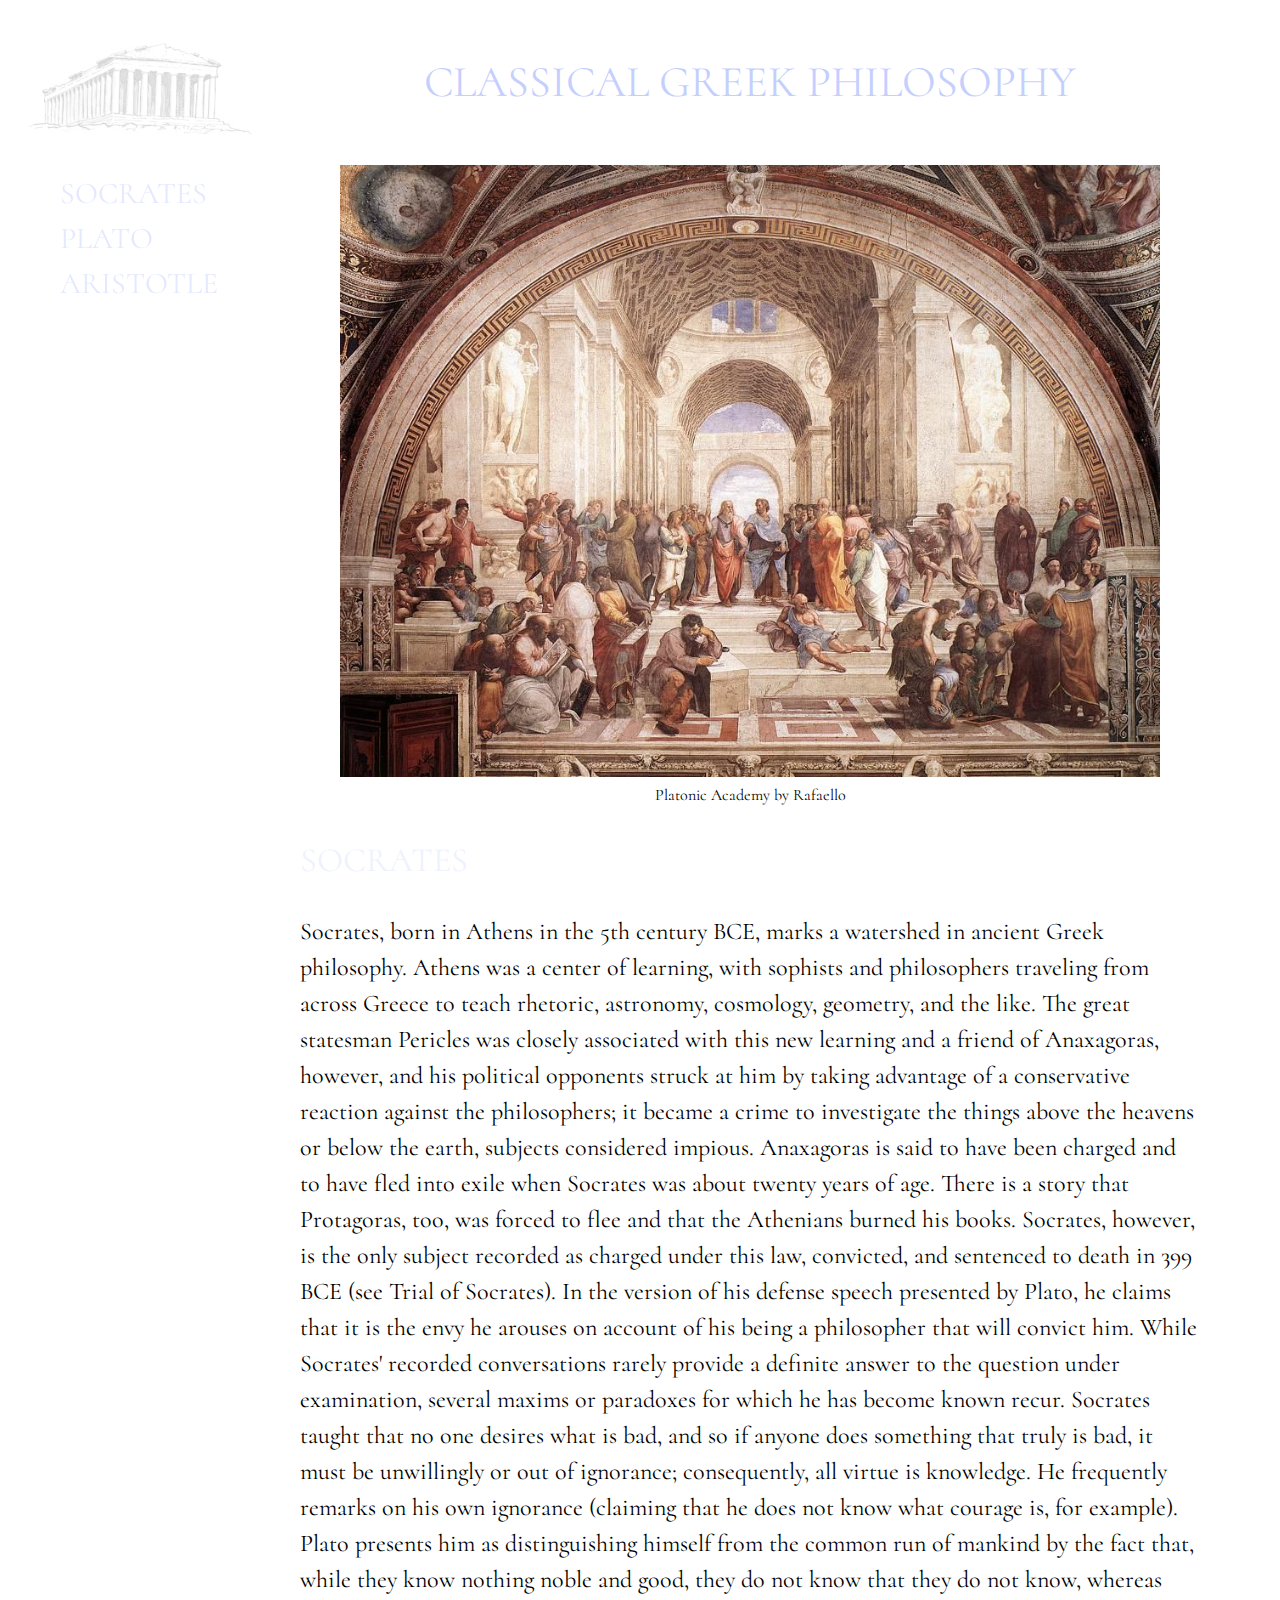
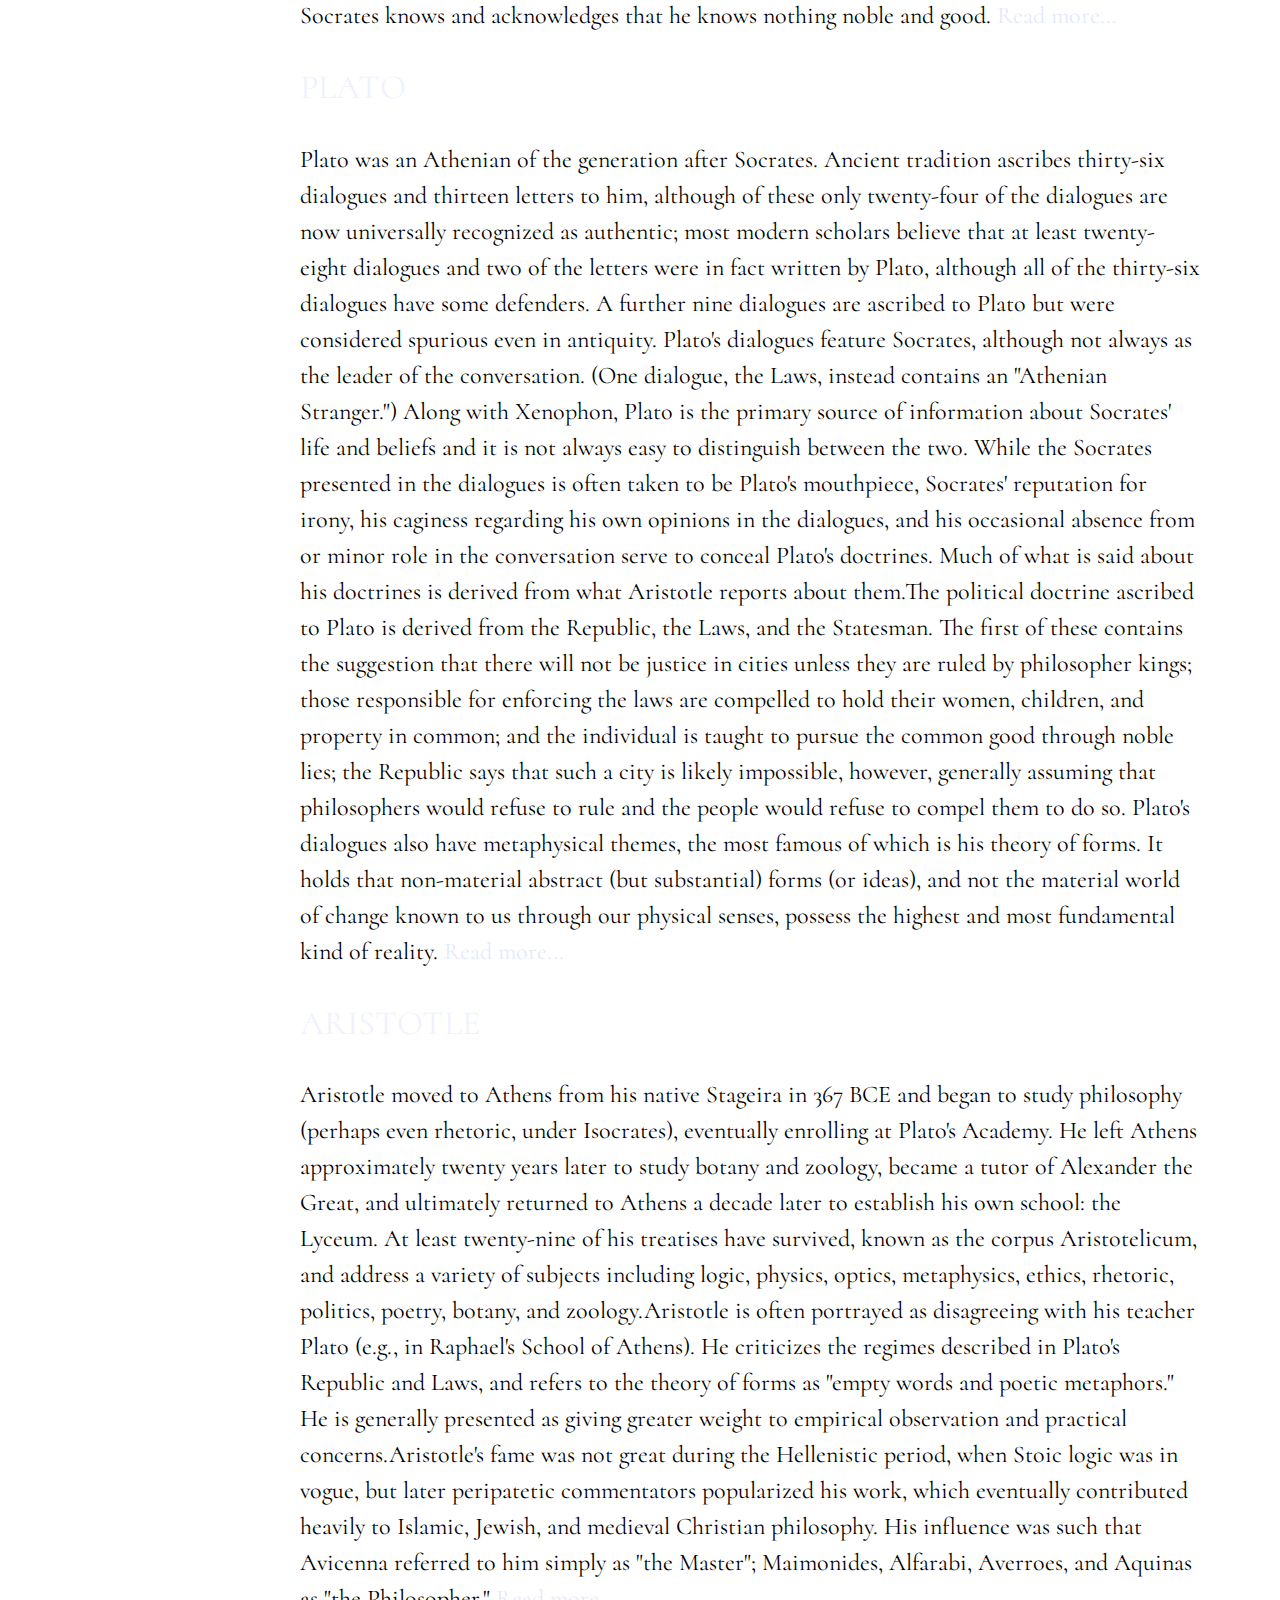
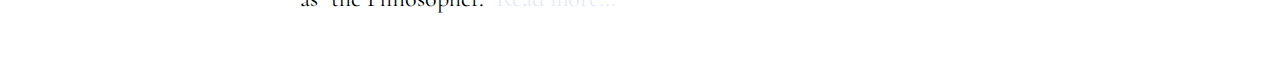
==== GR-philosophy.html @ 0a057d8c "Add JQuery file with "hide().fadeIn" & "animate" functions" ====
<!DOCTYPE html>
<html>
    <head>
        <title>Greek philosophy</title>
        <meta charset="utf-8">
        <link rel="stylesheet" type="text/css" href="philosopher.css">
        <link href="https://fonts.googleapis.com/css?family=Cormorant" rel="stylesheet">
        <script src="https://ajax.googleapis.com/ajax/libs/jquery/3.1.1/jquery.min.js"></script>
        <script src="GRphilosophy.js"></script>
        
<!--         <script>
        $(document).ready(function(){
            
                $("h1").fadeIn(3000);
                
        });
        </script> -->
    </head>
    <body>
        <div class="nav-bar">
            <div class="logo">
                <a href="#">
                    <img src="images.jpeg" alt="logo">
                </a>
            </div>   
            <div class="menu-list">
                <ul>
                    <li><a href="#socrates">SOCRATES</a></li>
                    <li><a href="#plato">PLATO</a></li>
                    <li><a href="#aristotle">ARISTOTLE</a></li>
                </ul>    
            </div>
	    </div>
        <div class="container">
            <h1>CLASSICAL GREEK PHILOSOPHY</h1>
	        <figure>
                <img src="Rafaello-Plato%20academy.jpg" alt="Platonic academy">
                <figcaption>Platonic Academy by Rafaello</figcaption>
            </figure>
            <h2 id="socrates">SOCRATES</h2>
            <p>Socrates, born in Athens in the 5th century BCE, marks a watershed in ancient Greek philosophy. Athens was a center of learning, with sophists and philosophers traveling from across Greece to teach rhetoric, astronomy, cosmology, geometry, and the like. The great statesman Pericles was closely associated with this new learning and a friend of Anaxagoras, however, and his political opponents struck at him by taking advantage of a conservative reaction against the philosophers; it became a crime to investigate the things above the heavens or below the earth, subjects considered impious. Anaxagoras is said to have been charged and to have fled into exile when Socrates was about twenty years of age.  There is a story that Protagoras, too, was forced to flee and that the Athenians burned his books. Socrates, however, is the only subject recorded as charged under this law, convicted, and sentenced to death in 399 BCE (see Trial of Socrates). In the version of his defense speech presented by Plato, he claims that it is the envy he arouses on account of his being a philosopher that will convict him. While Socrates' recorded conversations rarely provide a definite answer to the question under examination, several maxims or paradoxes for which he has become known recur. Socrates taught that no one desires what is bad, and so if anyone does something that truly is bad, it must be unwillingly or out of ignorance; consequently, all virtue is knowledge. He frequently remarks on his own ignorance (claiming that he does not know what courage is, for example). Plato presents him as distinguishing himself from the common run of mankind by the fact that, while they know nothing noble and good, they do not know that they do not know, whereas Socrates knows and acknowledges that he knows nothing noble and good. 
            <a class="active"  href="socrates.html"> Read more...</a></p>
            <h2 id="plato">PLATO</h2>
            <p>Plato was an Athenian of the generation after Socrates. Ancient tradition ascribes thirty-six dialogues and thirteen letters to him, although of these only twenty-four of the dialogues are now universally recognized as authentic; most modern scholars believe that at least twenty-eight dialogues and two of the letters were in fact written by Plato, although all of the thirty-six dialogues have some defenders. A further nine dialogues are ascribed to Plato but were considered spurious even in antiquity. Plato's dialogues feature Socrates, although not always as the leader of the conversation. (One dialogue, the Laws, instead contains an "Athenian Stranger.") Along with Xenophon, Plato is the primary source of information about Socrates' life and beliefs and it is not always easy to distinguish between the two. While the Socrates presented in the dialogues is often taken to be Plato's mouthpiece, Socrates' reputation for irony, his caginess regarding his own opinions in the dialogues, and his occasional absence from or minor role in the conversation serve to conceal Plato's doctrines. Much of what is said about his doctrines is derived from what Aristotle reports about them.The political doctrine ascribed to Plato is derived from the Republic, the Laws, and the Statesman. The first of these contains the suggestion that there will not be justice in cities unless they are ruled by philosopher kings; those responsible for enforcing the laws are compelled to hold their women, children, and property in common; and the individual is taught to pursue the common good through noble lies; the Republic says that such a city is likely impossible, however, generally assuming that philosophers would refuse to rule and the people would refuse to compel them to do so. Plato's dialogues also have metaphysical themes, the most famous of which is his theory of forms. It holds that non-material abstract (but substantial) forms (or ideas), and not the material world of change known to us through our physical senses, possess the highest and most fundamental kind of reality. 
            <a class="active"  href="plato.html"> Read more...</a></p>
            <h2 id="aristotle">ARISTOTLE</h2>
            <p>Aristotle moved to Athens from his native Stageira in 367 BCE and began to study philosophy (perhaps even rhetoric, under Isocrates), eventually enrolling at Plato's Academy. He left Athens approximately twenty years later to study botany and zoology, became a tutor of Alexander the Great, and ultimately returned to Athens a decade later to establish his own school: the Lyceum. At least twenty-nine of his treatises have survived, known as the corpus Aristotelicum, and address a variety of subjects including logic, physics, optics, metaphysics, ethics, rhetoric, politics, poetry, botany, and zoology.Aristotle is often portrayed as disagreeing with his teacher Plato (e.g., in Raphael's School of Athens). He criticizes the regimes described in Plato's Republic and Laws, and refers to the theory of forms as "empty words and poetic metaphors." He is generally presented as giving greater weight to empirical observation and practical concerns.Aristotle's fame was not great during the Hellenistic period, when Stoic logic was in vogue, but later peripatetic commentators popularized his work, which eventually contributed heavily to Islamic, Jewish, and medieval Christian philosophy. His influence was such that Avicenna referred to him simply as "the Master"; Maimonides, Alfarabi, Averroes, and Aquinas as "the Philosopher." 
            <a class="active"  href="aristotle.html"> Read more...</a></p>    
        </div>
    
        
    </body>
</html>
---- philosopher.css ----
body {
    max-width: 1400px;
    margin:auto;
    padding: 20px;
    font-family: 'Cormorant', serif;
}

.nav-bar {
    position: fixed;
    width:240px;
    margin-top: 10px;
}

.menu-list ul {
    list-style: none;
    
}

.menu-list a {
    text-decoration: none;
    font-size: 30px;
    color:#5071fc;
    line-height: 1.5;
/*    display: none;*/
}

.container{
    margin: 0px 60px 0px 280px;
    font-size: 24px;
    line-height: 1.5;
}

.container h1 {
    margin-bottom: 50px;
    text-align: center;
    font-size: 44px;
    color:#5071fc;
    font-weight: normal;
/*    display: none;*/
}

.container ul {
    list-style: none;
    padding-left: 24px;
}
.container ul li {
    text-indent: -24px;
    margin-bottom: 6px;
}
.container ul li::before {
    content: "– ";
    padding-right: 6px;
   /* text-indent: -18px;*/
}

.philosopher-img {
    float: left;
    margin: 10px 40px 30px 0px;
    border-radius: 20px;
}

.motto {
    font-size: 30px;
    text-align: right;
    font-weight: normal;
    position: relative;
}

h2 {
    color: #5071fc;
    font-size: 34px;
    font-weight: normal;
/*    display: none;*/
}

figure figcaption {
    text-align: center;
    margin-top: 6px;
    font-size: 16px;
}

figure img {
    display: block;
    margin: 40px auto 0px auto;
    max-width: 100%;
}

.container .active {
    color:#5071fc;
    font-family: 'Cormorant', serif;
    text-decoration: none;
    font-size: 24px;
}

/*
@media (max-width:1100px) {
    figure img {
        max-width: 100%;
    }
}
*/

@media (max-width:850px) {
    .container h1 {
        font-size: 36px; 
    }
    
    .nav-bar {
        position: static;
        float: left;
    }
    
    .container {
        margin-left: 0;
        font-size: 24px;
    }
    
    /*figure img {
        width: 150%;
        margin:0px;
        padding: 0px;
    }*/
    
    h2 {
        font-size: 28px;
    }
    .menu-list a {
        font-size: 28px;
    }
    .container {
        font-size: 22px;
    }
    figure figcaption {
        font-size: 12px;
    }
    
}

@media (max-width: 600px) {
    .nav-bar {
        float: none;
        margin: auto;
    }
    
    /*.container {
        margin-left: 0;
        font-size: 24px;
    }*/
    
    .container h1 {
        font-size: 30px;
        font-weight: 700;
    }
    
    .container h2 {
        font-size: 22px;
    }
    
    .motto {
        font-size: 22px;
    }

    .nav-bar img {
        /*width: 70%;*/
        margin-left: 20px;
    }
    
    .container {
        font-size: 18px;
        margin-right: 0px;
    }
    
    .container .active {
        font-size: 22px;
    }
}

@media (max-width: 400px) {
    .philosopher-img {
        width: 50%;
    }
    
    /*.nav-bar {
        margin:auto; 
    }*/
    
    .nav-bar img {
        width: 70%;
        margin-left: 20px;
    }
    
    .menu-list a {
        font-size: 24px;
    }
    
    /*figure img {
        width: 100%;
        margin:0px;
    }*/
    
}

@media (max-width: 300px) {
    .philosopher-img {
        width: 50%;
    }
}
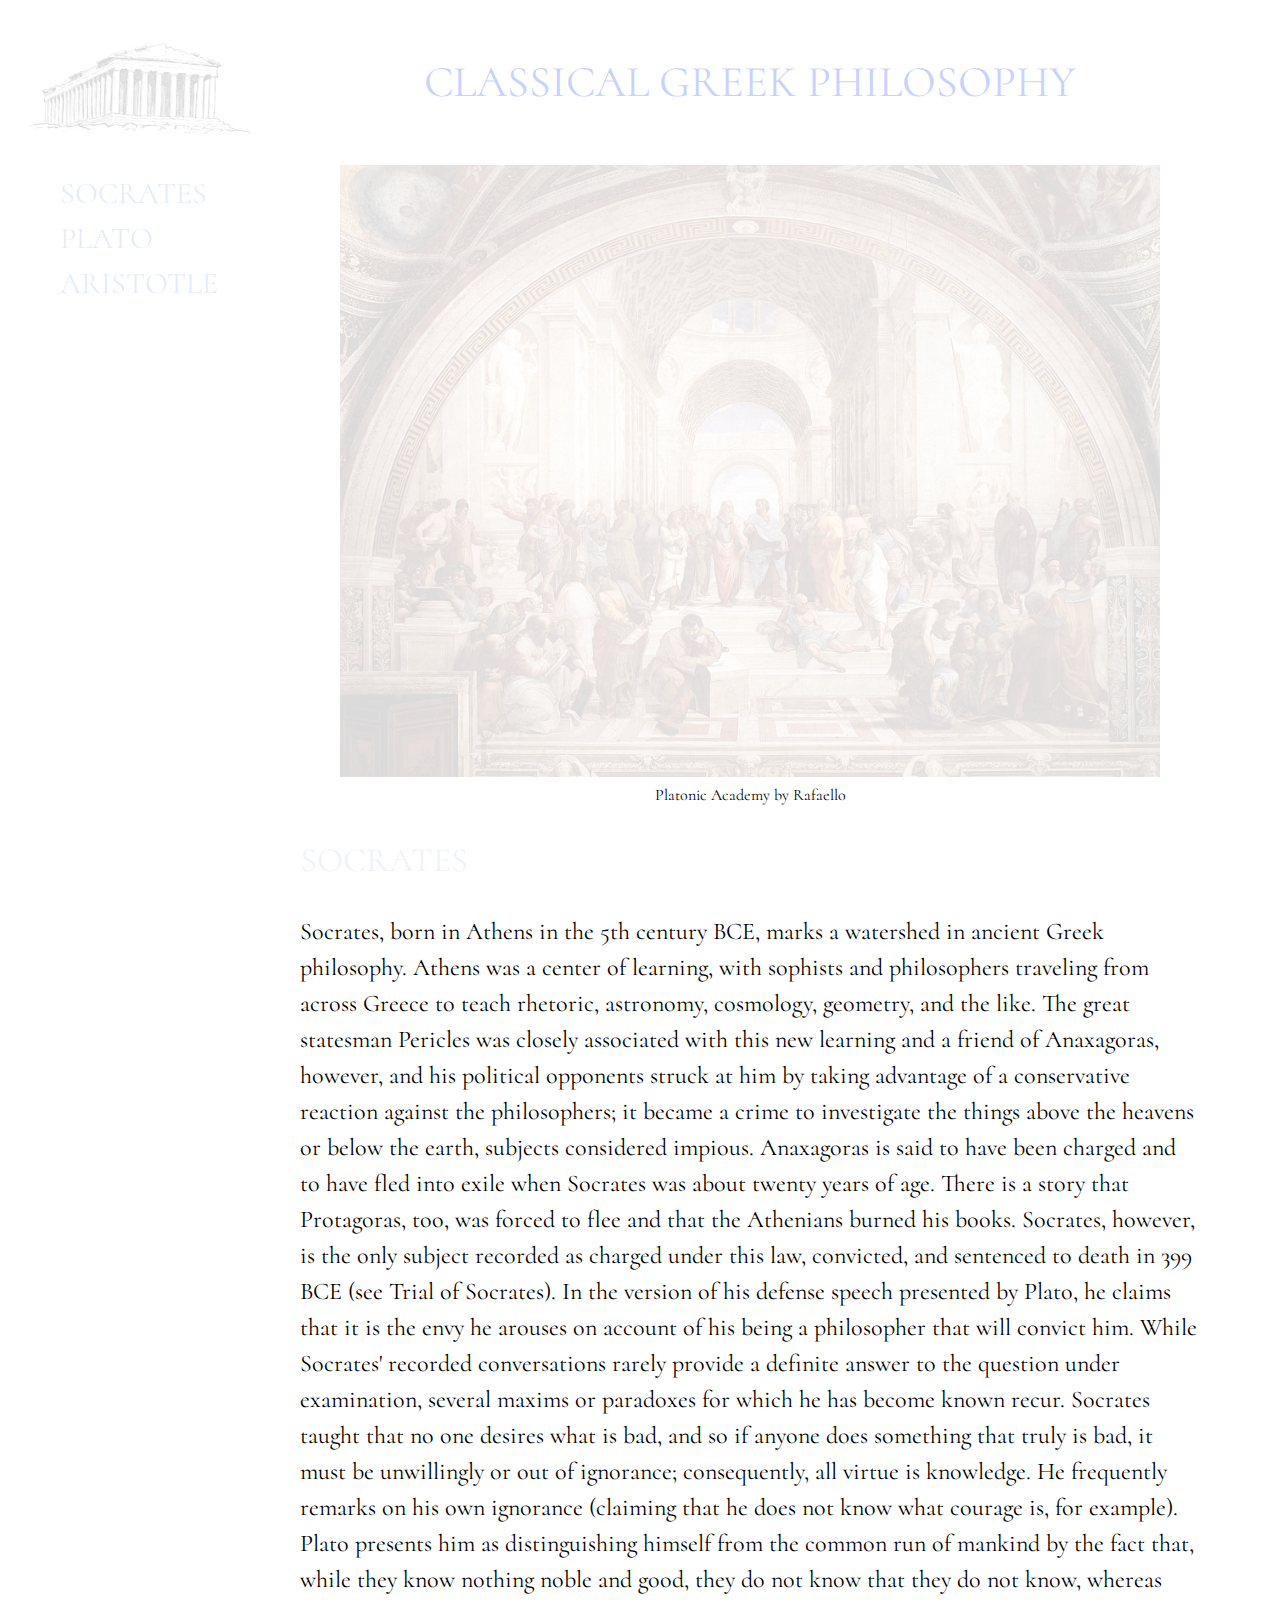
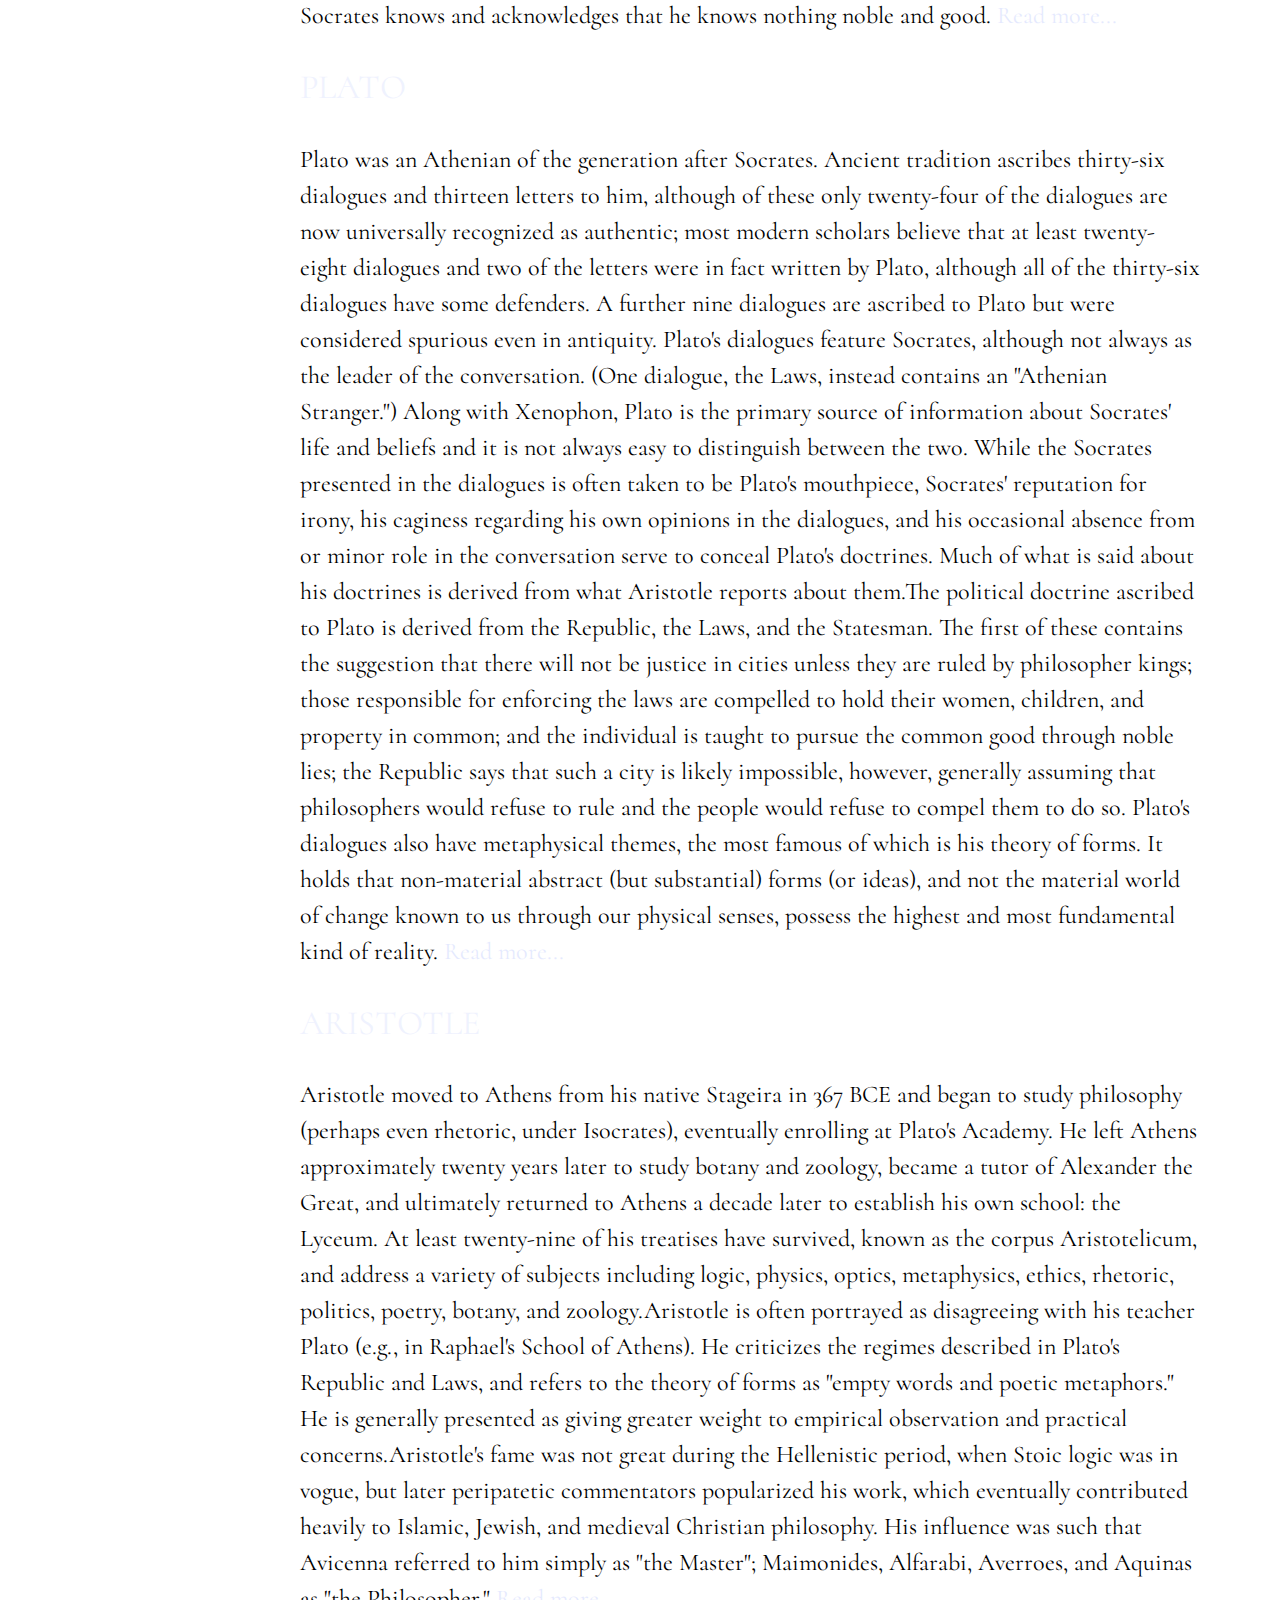
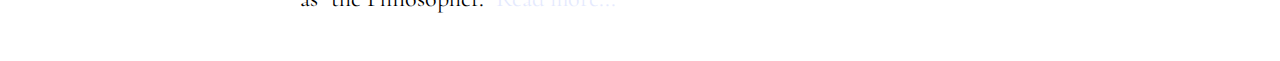
==== commit 80ef1f77: "add Lightbox + larger versions of used photos and change JS "animate"" ====
--- a/GR-philosophy.html
+++ b/GR-philosophy.html
@@ -5,6 +5,8 @@
         <meta charset="utf-8">
         <link rel="stylesheet" type="text/css" href="philosopher.css">
         <link href="https://fonts.googleapis.com/css?family=Cormorant" rel="stylesheet">
+        <link href="path/to/lightbox.css" rel="stylesheet">
+        <script src="path/to/lightbox.js"></script>
         <script src="https://ajax.googleapis.com/ajax/libs/jquery/3.1.1/jquery.min.js"></script>
         <script src="GRphilosophy.js"></script>
         
@@ -34,7 +36,7 @@
         <div class="container">
             <h1>CLASSICAL GREEK PHILOSOPHY</h1>
 	        <figure>
-                <img src="Rafaello-Plato%20academy.jpg" alt="Platonic academy">
+                <a data-lightbox="img1" href="Sanzio_01.jpg"><img src="Rafaello-Plato%20academy.jpg" alt="Platonic academy"></a>
                 <figcaption>Platonic Academy by Rafaello</figcaption>
             </figure>
             <h2 id="socrates">SOCRATES</h2>
--- a/philosopher.css
+++ b/philosopher.css
@@ -61,7 +61,7 @@
 
 .motto {
     font-size: 30px;
-    text-align: right;
+    text-align: center;
     font-weight: normal;
     position: relative;
 }
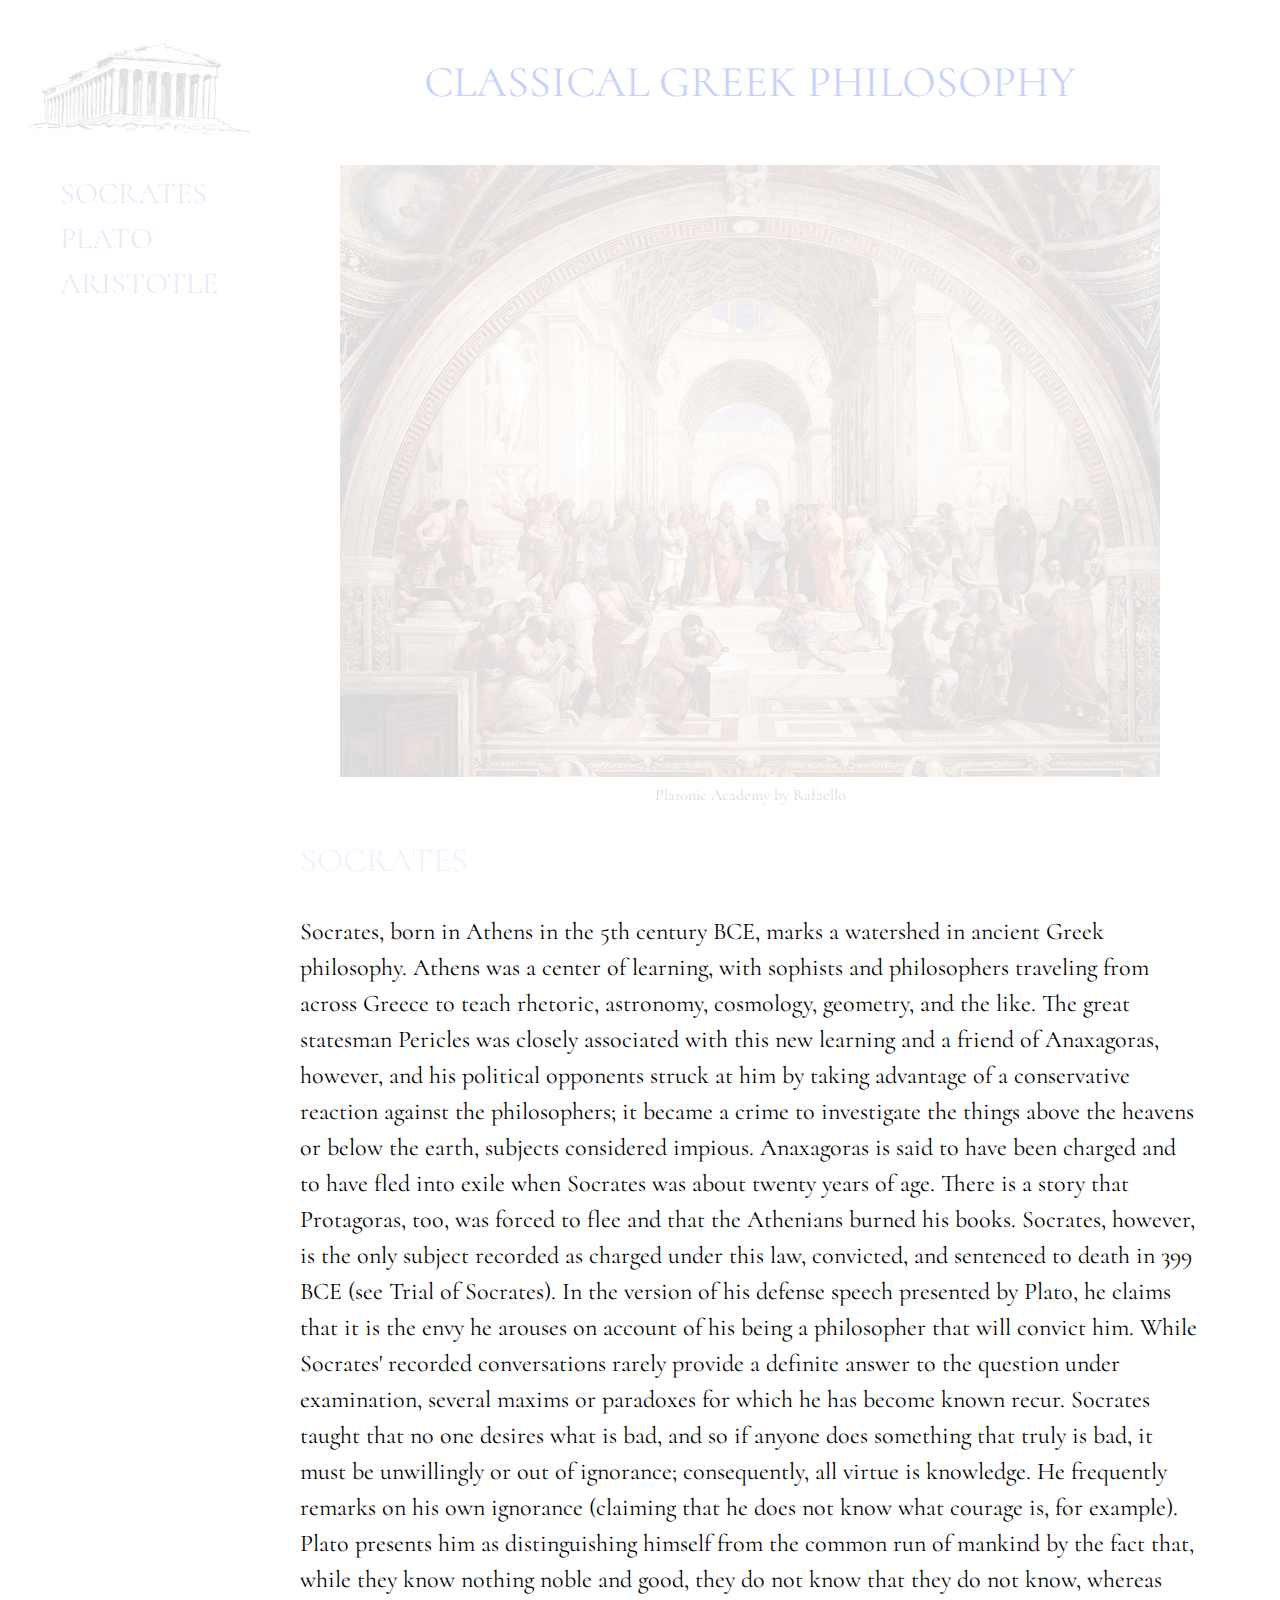
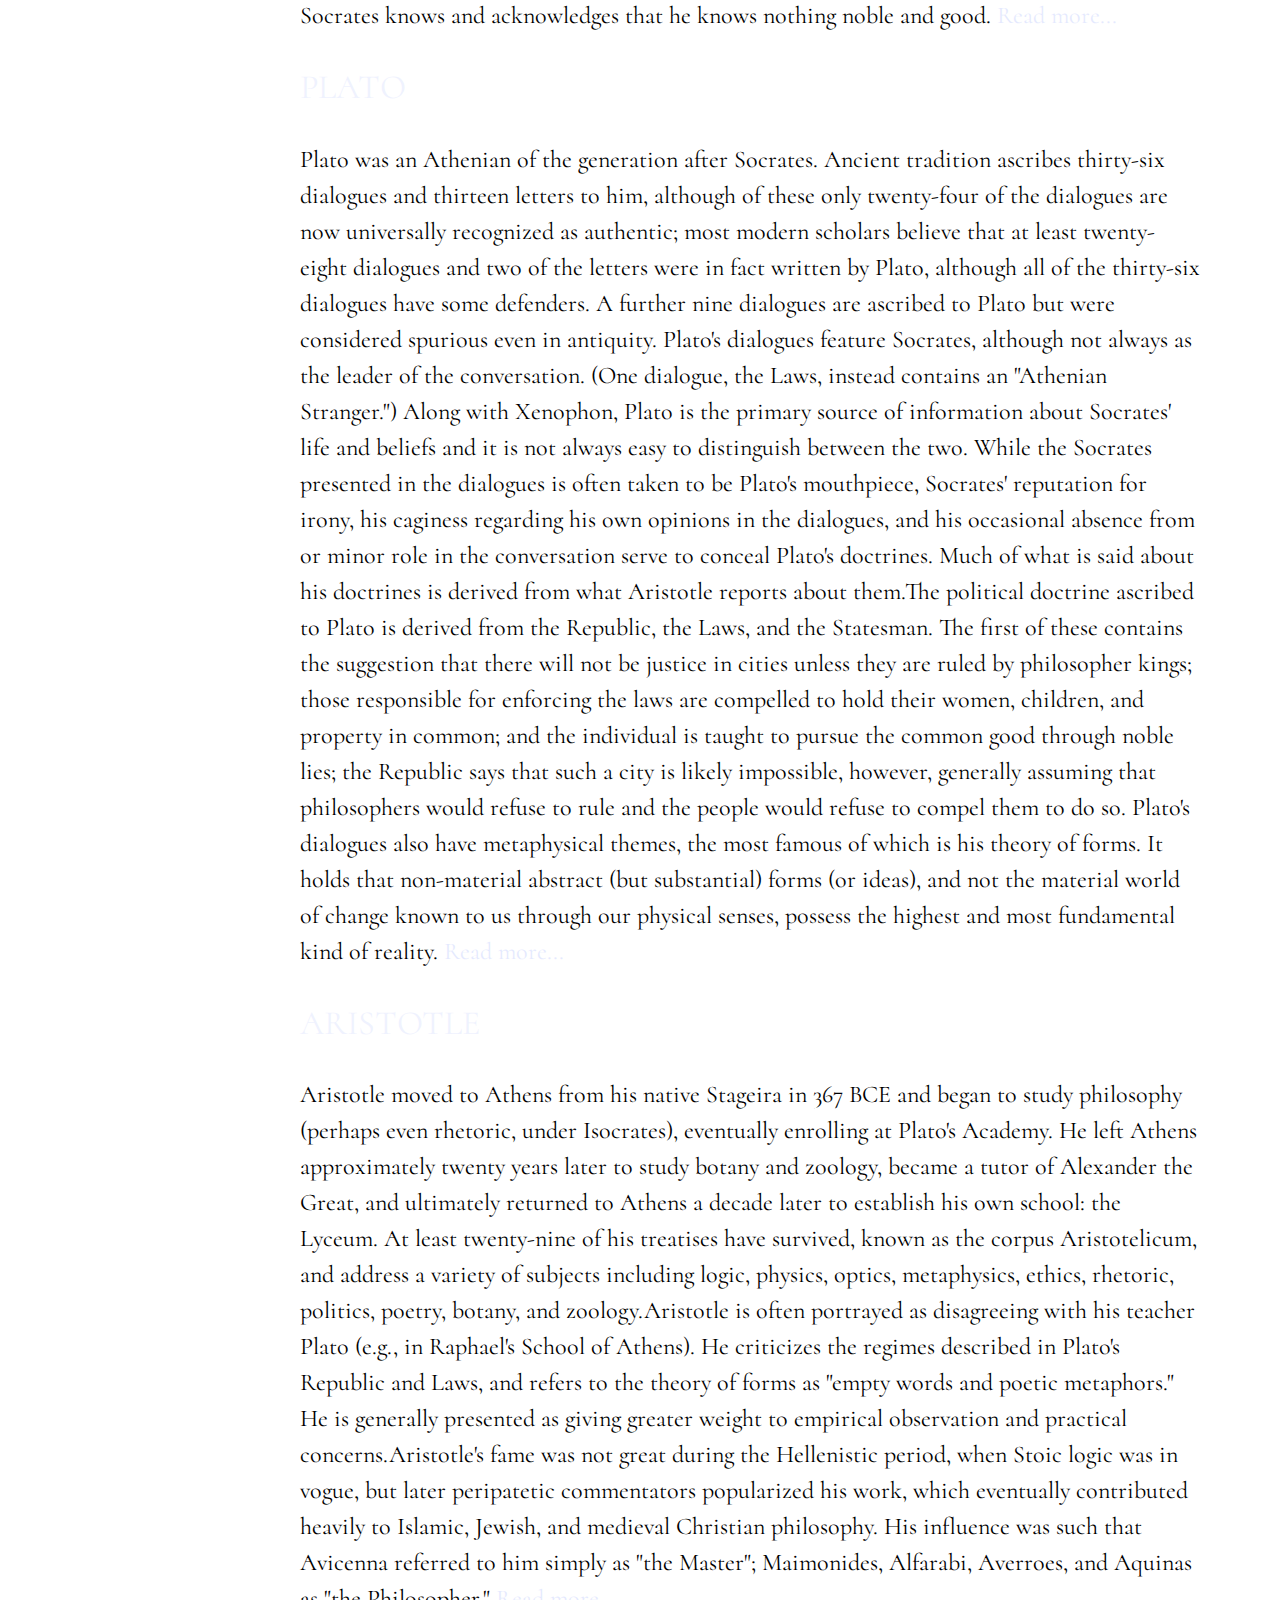
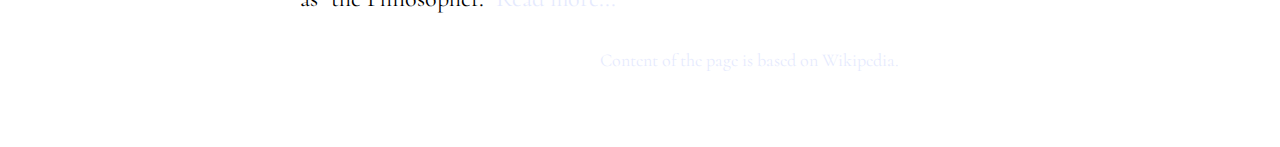
==== commit 65aefb84: "Add footer into HTML- "based on Wikipedia" + add "figcaption" hide&fadeIn into JS" ====
--- a/GR-philosophy.html
+++ b/GR-philosophy.html
@@ -48,8 +48,11 @@
             <h2 id="aristotle">ARISTOTLE</h2>
             <p>Aristotle moved to Athens from his native Stageira in 367 BCE and began to study philosophy (perhaps even rhetoric, under Isocrates), eventually enrolling at Plato's Academy. He left Athens approximately twenty years later to study botany and zoology, became a tutor of Alexander the Great, and ultimately returned to Athens a decade later to establish his own school: the Lyceum. At least twenty-nine of his treatises have survived, known as the corpus Aristotelicum, and address a variety of subjects including logic, physics, optics, metaphysics, ethics, rhetoric, politics, poetry, botany, and zoology.Aristotle is often portrayed as disagreeing with his teacher Plato (e.g., in Raphael's School of Athens). He criticizes the regimes described in Plato's Republic and Laws, and refers to the theory of forms as "empty words and poetic metaphors." He is generally presented as giving greater weight to empirical observation and practical concerns.Aristotle's fame was not great during the Hellenistic period, when Stoic logic was in vogue, but later peripatetic commentators popularized his work, which eventually contributed heavily to Islamic, Jewish, and medieval Christian philosophy. His influence was such that Avicenna referred to him simply as "the Master"; Maimonides, Alfarabi, Averroes, and Aquinas as "the Philosopher." 
             <a class="active"  href="aristotle.html"> Read more...</a></p>    
+            <div class="footer"><a href="https://en.wikipedia.org/wiki/Ancient_Greek_philosophy#Classical_Greek_philosophy" target="_blank">Content of the page is based on Wikipedia.</a></div>
         </div>
-    
+        
+            
+        
         
     </body>
 </html>
--- a/philosopher.css
+++ b/philosopher.css
@@ -92,6 +92,18 @@
     font-size: 24px;
 }
 
+.container .footer  {
+    max-width: 300px;
+    margin: auto;
+    padding-bottom: 50px;
+}
+
+.container .footer a {
+    color:#5071fc;
+    font-size: 18px;
+    text-decoration: none;
+}
+
 /*
 @media (max-width:1100px) {
     figure img {
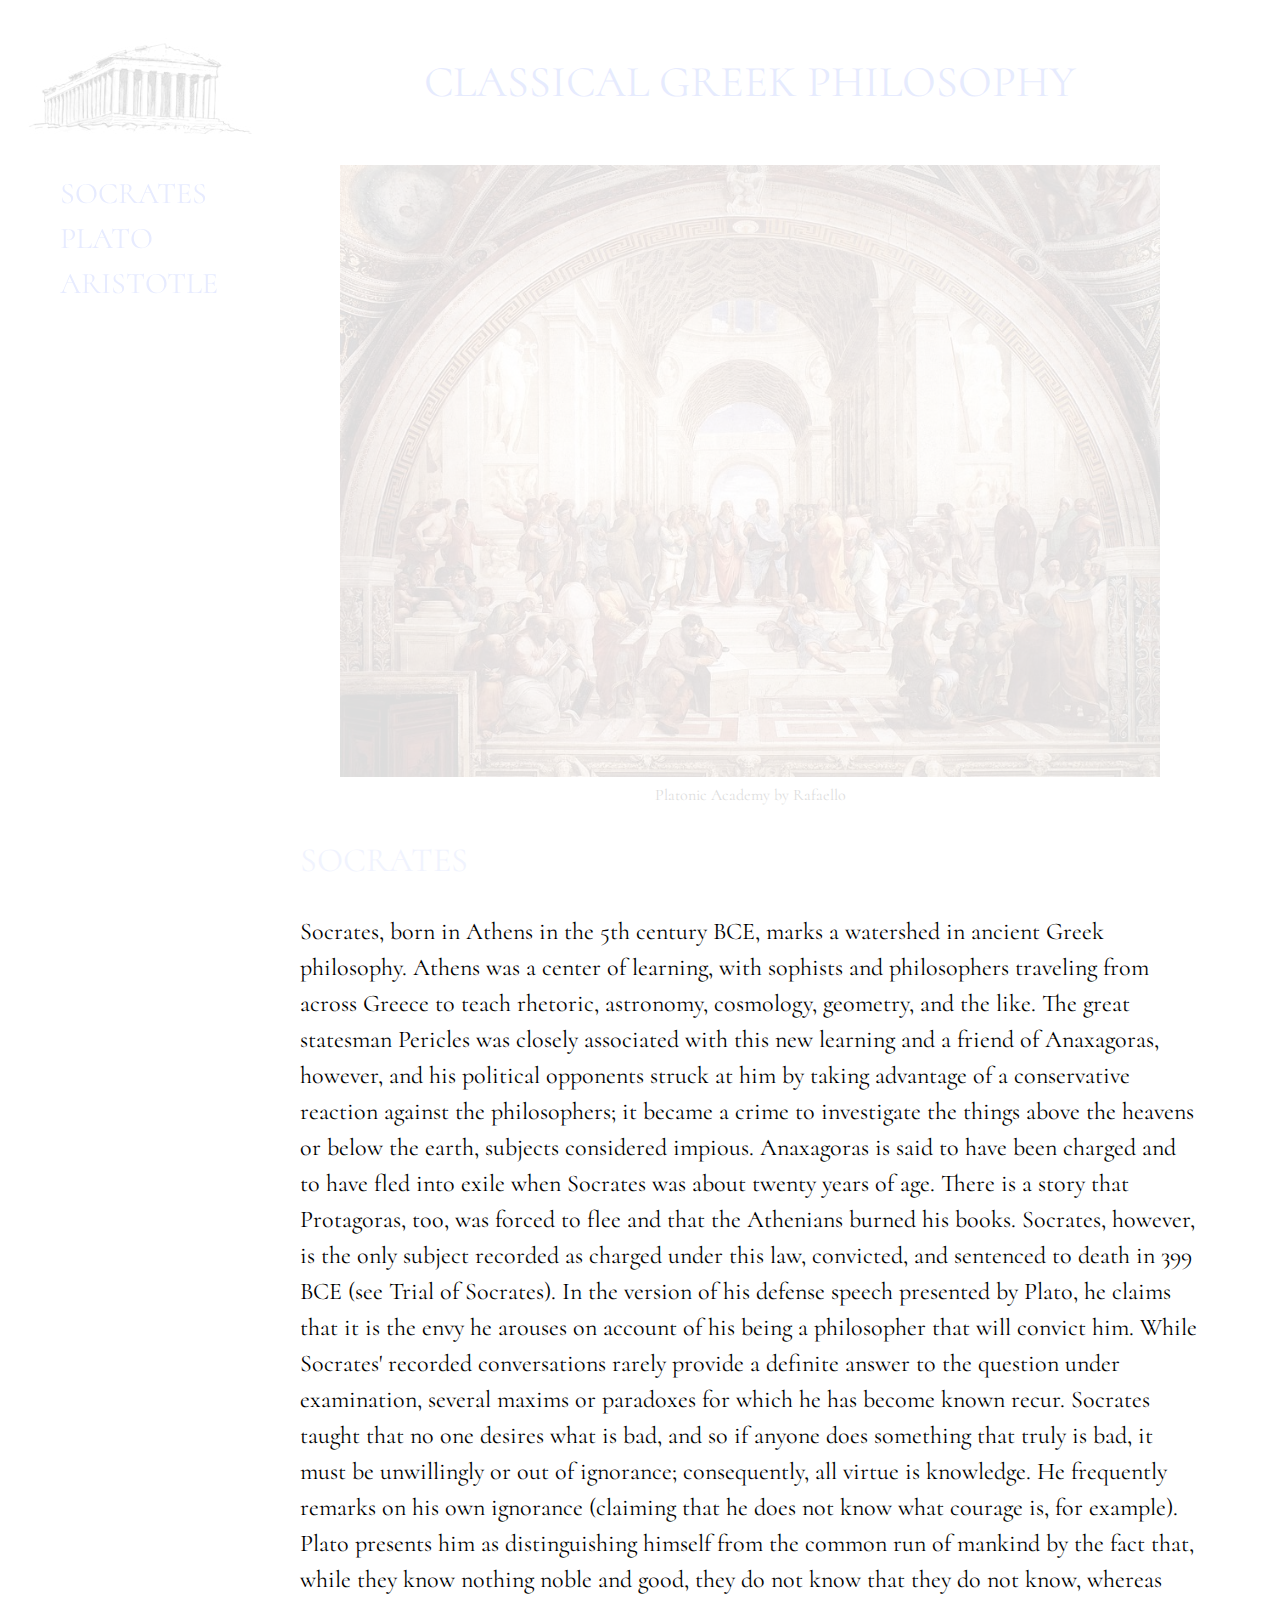
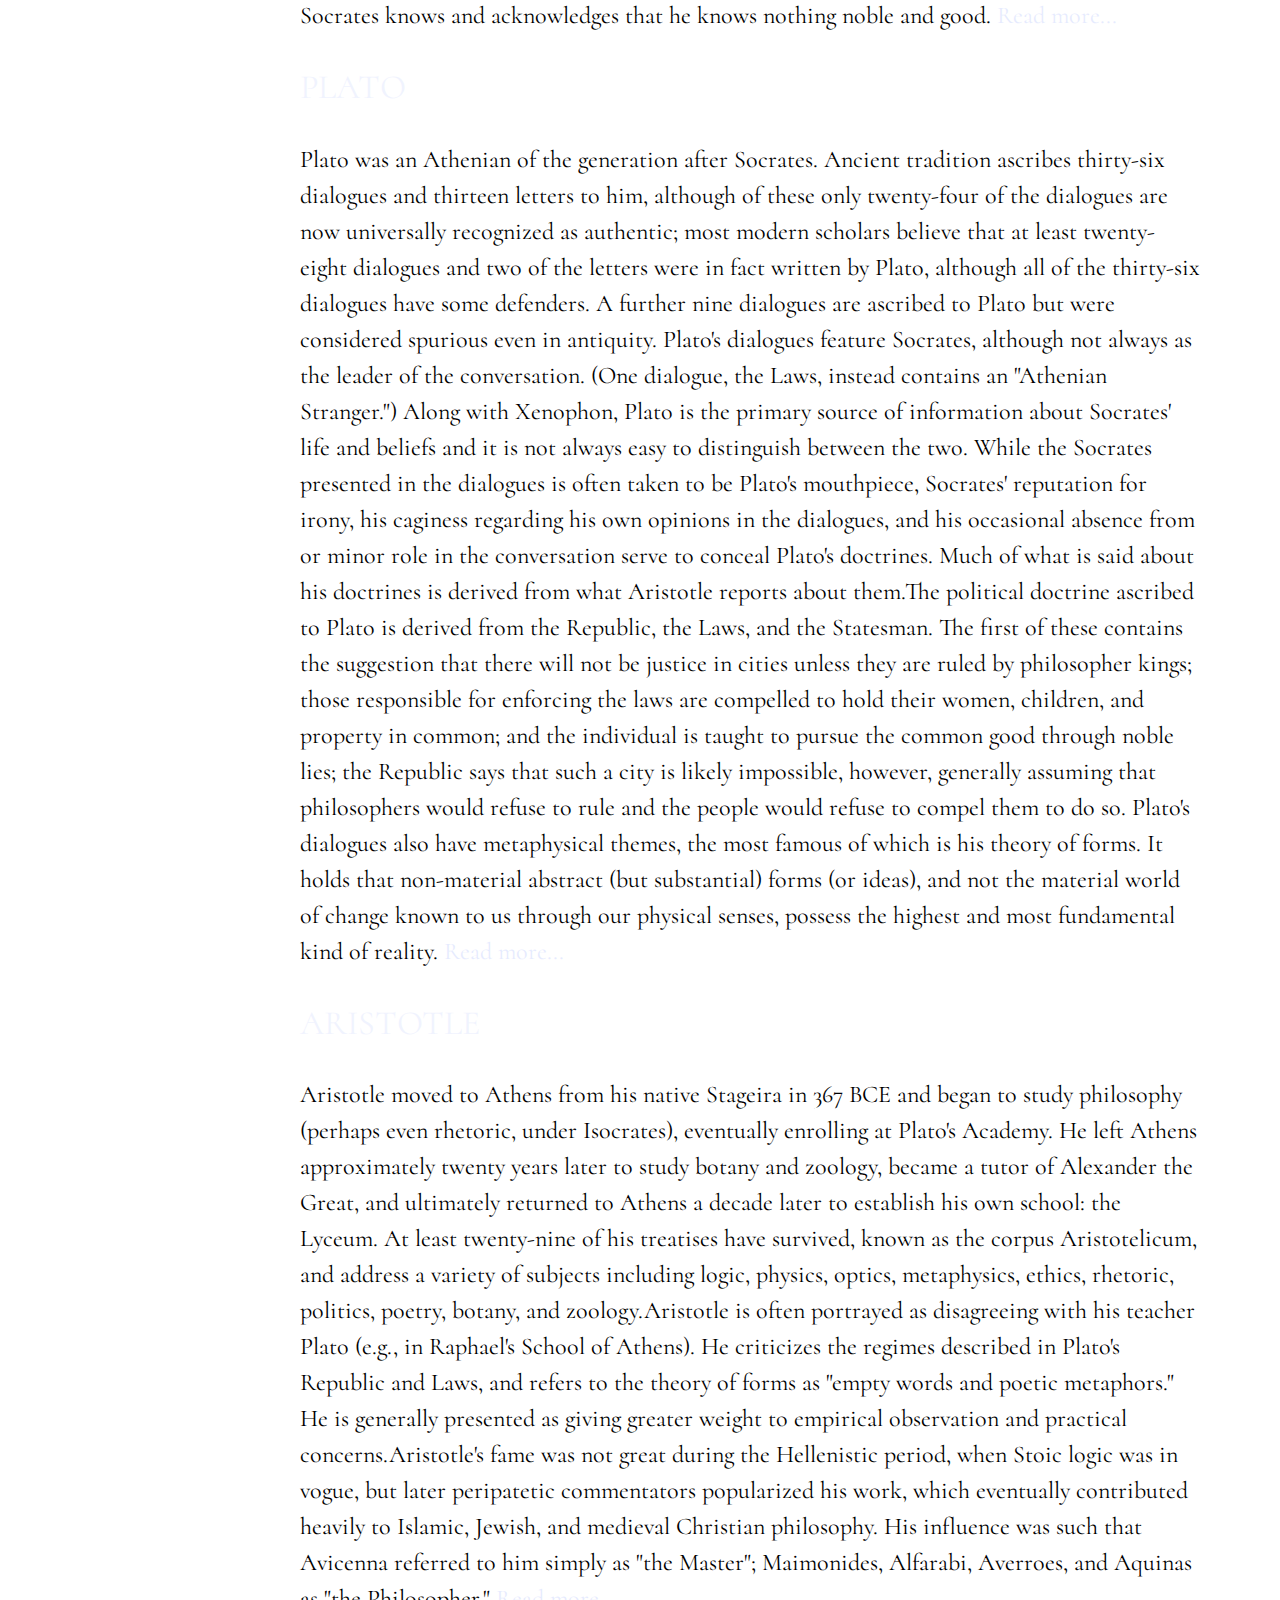
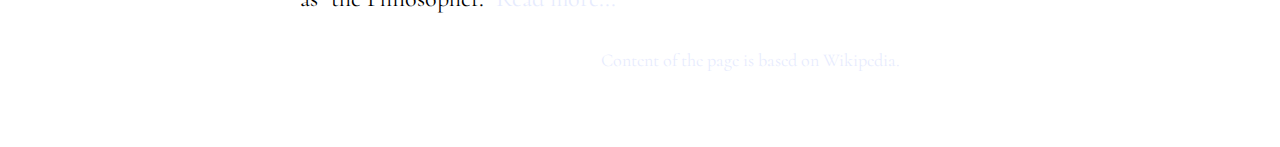
==== commit cbf07a30: "Fixed Lightbox" ====
--- a/GR-philosophy.html
+++ b/GR-philosophy.html
@@ -5,9 +5,9 @@
         <meta charset="utf-8">
         <link rel="stylesheet" type="text/css" href="philosopher.css">
         <link href="https://fonts.googleapis.com/css?family=Cormorant" rel="stylesheet">
-        <link href="path/to/lightbox.css" rel="stylesheet">
-        <script src="path/to/lightbox.js"></script>
+        <link href="lightbox/css/lightbox.min.css" rel="stylesheet">
         <script src="https://ajax.googleapis.com/ajax/libs/jquery/3.1.1/jquery.min.js"></script>
+        <script src="lightbox/js/lightbox.min.js"></script>
         <script src="GRphilosophy.js"></script>
         
 <!--         <script>
--- a/philosopher.css
+++ b/philosopher.css
@@ -93,8 +93,9 @@
 }
 
 .container .footer  {
-    max-width: 300px;
-    margin: auto;
+    text-align: center;
+    /*max-width: 300px;*/
+    /*margin: auto;*/
     padding-bottom: 50px;
 }
 
